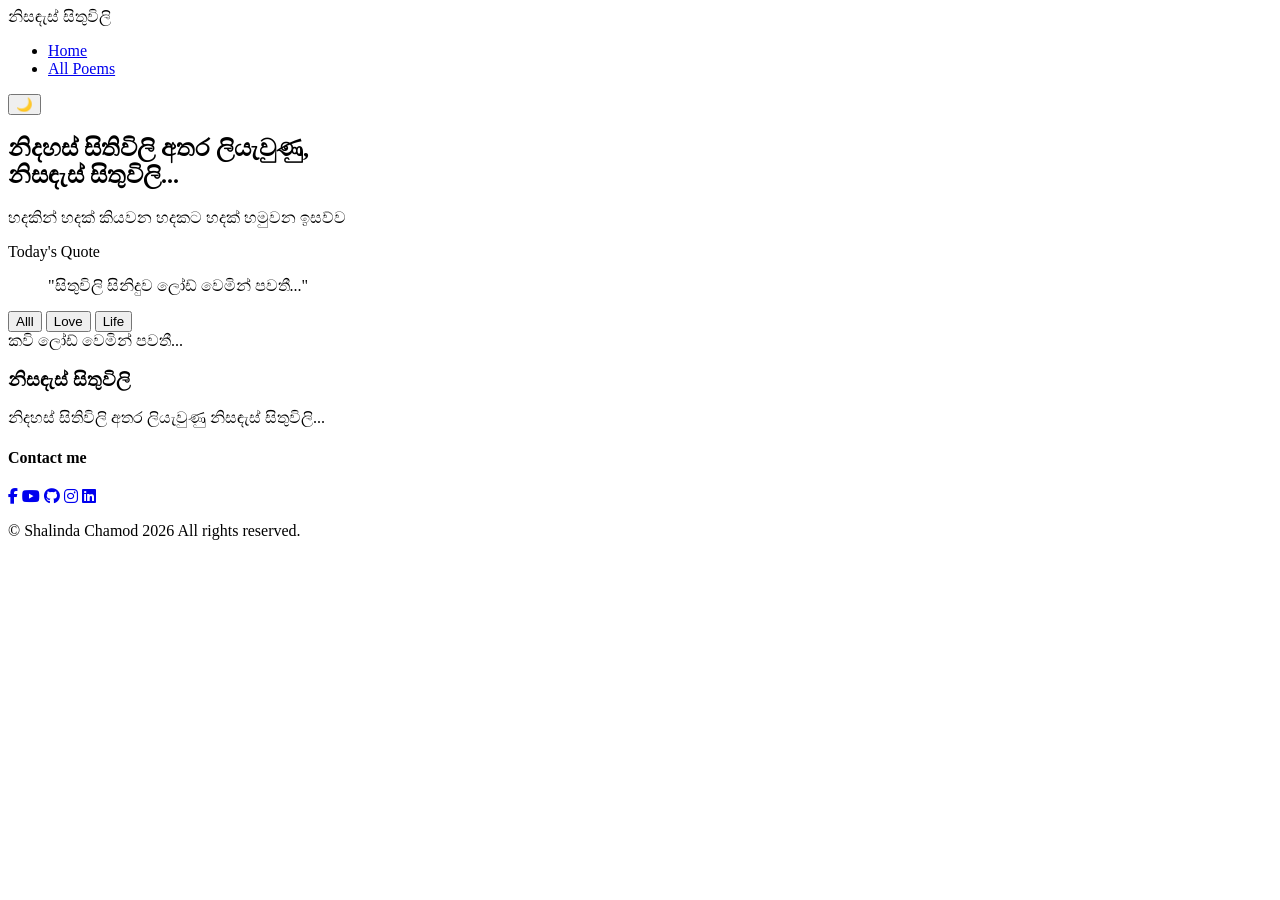
==== index.html @ 12645d17 "Add files via upload" ====
<!DOCTYPE html>
<html lang="si">
<head>
    <meta charset="UTF-8">
    <meta name="viewport" content="width=device-width, initial-scale=1.0">
    <title>නිසඳැස් සිතුවිලි</title>
    
    <!-- Google Fonts සබැඳිය (සිංහල අකුරු ලස්සනට පෙනීමට) -->
    <link rel="preconnect" href="https://fonts.googleapis.com">
    <link rel="preconnect" href="https://fonts.gstatic.com" crossorigin>
    <link href="https://fonts.googleapis.com/css2?family=Abhaya+Libre:wght@400;700&display=swap" rel="stylesheet">
    <link rel="stylesheet" href="https://cdnjs.cloudflare.com/ajax/libs/font-awesome/6.4.2/css/all.min.css">
    
    <!-- CSS ෆයිල් එක සම්බන්ධ කිරීම -->
    <link rel="stylesheet" href="css/style.css">
</head>
<body>

    <!-- ශීර්ෂකය (Header & Navigation) -->
    <header>
        <div class="logo">නිසඳැස් සිතුවිලි</div>
        <nav>
            <ul>
                <li><a href="index.html" class="active">Home</a></li>
                <li><a href="poemS.html">All Poems</a></li>
            </ul>
        </nav>
        <!-- Dark Mode Toggle බටන් එක (JS වලින් පාලනය කිරීමට) -->
        <button id="theme-toggle" class="toggle-btn">🌙</button>
    </header>

    <!-- ප්‍රධාන හඳුන්වාදීමේ කොටස (Hero Section) -->
    <section class="hero">
        <h1>නිදහස් සිතිවිලි අතර ලියැවුණු, <br><span>නිසඳැස් සිතුවිලි...</span></h1>
        <p>හදකින් හදක් කියවන හදකට හදක් හමුවන ඉසව්ව</p>

        <div class="daily-quote-container">
            <span class="quote-label">Today's Quote</span>
            <blockquote id="daily-quote">"සිතුවිලි සිනිදුව ලෝඩ් වෙමින් පවතී..."</blockquote>
        </div>
    </section>

    <!-- නිසඳැස් වර්ගීකරණය (Categories) -->
    <section class="categories">
        <button class="cat-btn active" onclick="filterPoems('all')" style="color: black;">Alll</button>
        <button class="cat-btn" onclick="filterPoems('love')">Love</button>
        <button class="cat-btn" onclick="filterPoems('life')">Life</button>
    </section>

    <!-- නිසඳැස් කවි දර්ශනය වන කොටස (Poem Container) -->
    <main class="poem-container" id="poem-display">
        <!-- JavaScript මඟින් කවි dynamic ලෙස මෙතැනට එකතු කරනු ලබයි -->
        <div class="loading">කවි ලෝඩ් වෙමින් පවතී...</div>
    </main>

    <!-- පාදකය (Footer) -->
    <footer>
    <div class="footer-container">
        <div class="footer-info">
            <h3 class="footer-logo">නිසඳැස් සිතුවිලි</h3>
            <p>නිදහස් සිතිවිලි අතර ලියැවුණු නිසඳැස් සිතුවිලි...</p>
        </div>
        
        <div class="footer-socials">
            <h4>Contact me</h4>
            <div class="social-icons-wrapper">
                <a href="https://web.facebook.com/shalinda.chamod.2025" target="_blank" class="ico-fb" title="Facebook"><i class="fab fa-facebook-f"></i></a>
                <a href="https://youtube.com" target="_blank" class="ico-yt" title="YouTube"><i class="fab fa-youtube"></i></a>
                <a href="https://github.com/shalindachamod" target="_blank" class="ico-gh" title="GitHub"><i class="fab fa-github"></i></a>
                <a href="https://instagram.com" target="_blank" class="ico-ig" title="Instagram"><i class="fab fa-instagram"></i></a>
                <a href="https://www.linkedin.com/in/shalinda-chamod-452a23385/" target="_blank" class="ico-in" title="LinkedIn"><i class="fa-brands fa-linkedin"></i></a>
            </div>
        </div>
    </div>
    
    <div class="footer-bottom">
        <p>&copy; Shalinda Chamod 2026  All rights reserved.</p>
    </div>
</footer>

    <!-- JavaScript ෆයිල් සම්බන්ධ කිරීම -->
    <script src="js/poems-data.js"></script>
    <script src="js/app.js"></script>
</body>
</body>
</html>
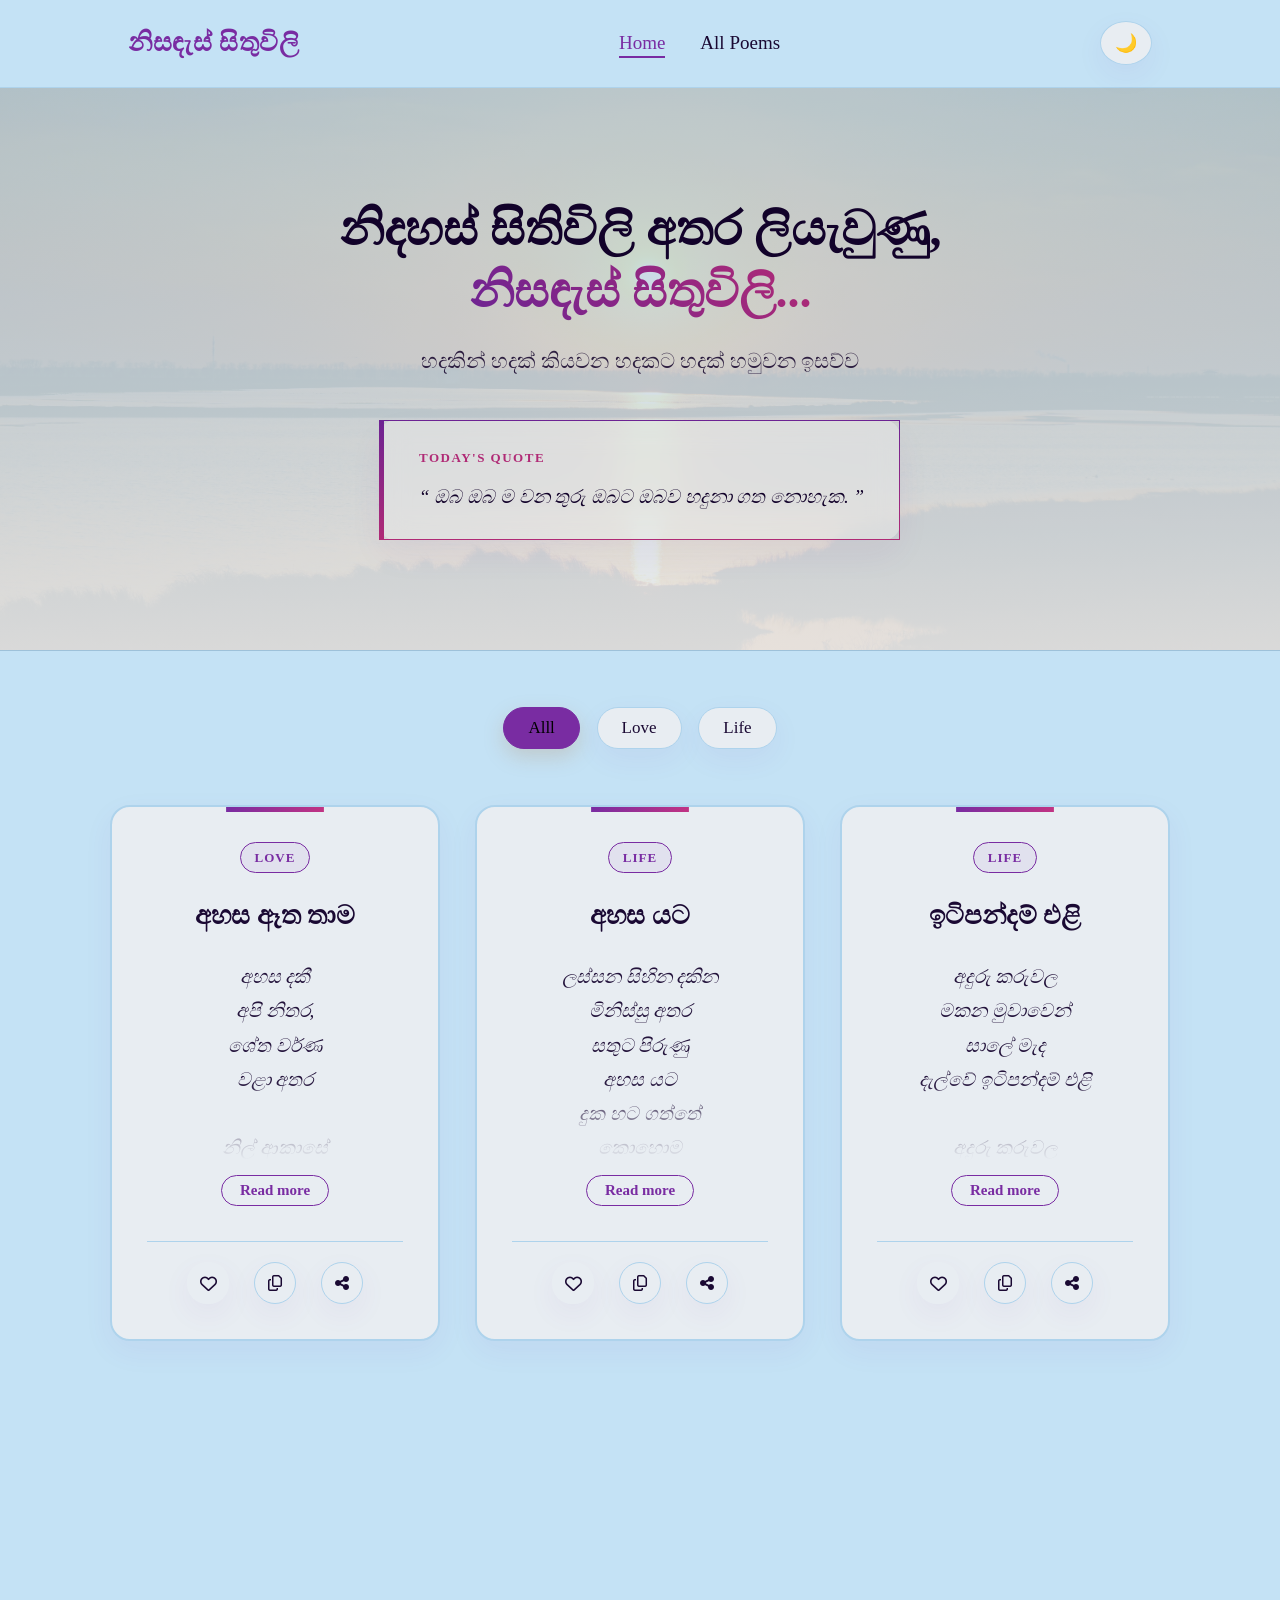
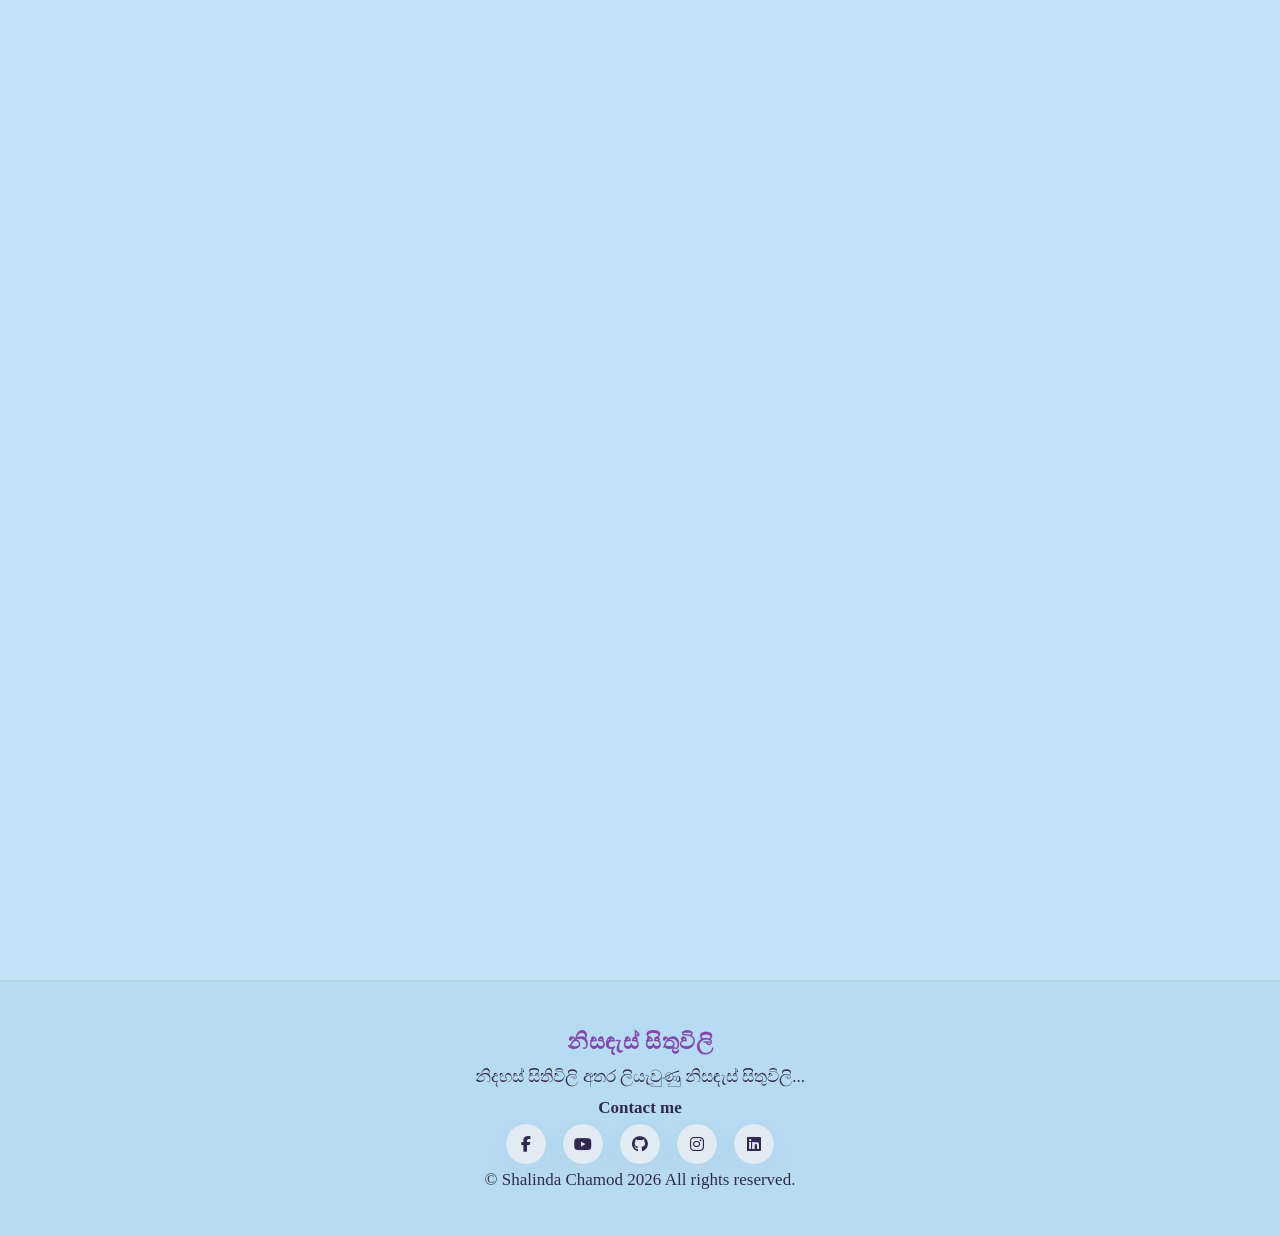
==== commit 687b9c0d: "Correct CSS file path and clean up HTML structure Fixed incorrect CSS file path and ensured proper H" ====
--- a/index.html
+++ b/index.html
@@ -12,7 +12,7 @@
     <link rel="stylesheet" href="https://cdnjs.cloudflare.com/ajax/libs/font-awesome/6.4.2/css/all.min.css">
     
     <!-- CSS ෆයිල් එක සම්බන්ධ කිරීම -->
-    <link rel="stylesheet" href="css/style.css">
+    <link rel="stylesheet" href="CSS/style.css">
 </head>
 <body>
 
@@ -83,4 +83,4 @@
     <script src="js/app.js"></script>
 </body>
 </body>
-</html>+</html>
--- a/CSS/style.css
+++ b/CSS/style.css
@@ -0,0 +1,931 @@
+/* =========================================================================
+   1. නූතන ප්‍රිමියම් වර්ණ සහ Variables සැකසීම (Modern Premium Minimalist)
+   ========================================================================= */
+/* =========================================================================
+   1. ශාලින්ද තෝරාගත් වර්ණ සංකලනය (Vibrant Modern Palette)
+   ========================================================================= */
+:root {
+    --bg-color: #C4E2F5;          /* 🩵 පසුබිමට ඔයා කියපු ලස්සන ලා නිල් පැහැය */
+    --text-color: #1a0933;        /* කියවන්න පහසු ඉතා තද දම්/කළු පැහැය */
+    
+    --accent-color: #792CA2;      /* 💜 ප්‍රධාන වර්ණය: ගැඹුරු දම් පැහැය (Logo/Active) */
+    --accent-hover: #C13383;      /* 🩷 මවුස් එක ගෙන යන විට මාරු වන තද රෝස පැහැය */
+    
+    --card-bg: #E8EDF2;           /* කවි කාඩ්පත් සඳහා පිරිසිදු සුදු පැහැය */
+    --card-shadow: 0 10px 30px rgba(121, 44, 162, 0.06); /* සියුම් දම් පැහැති සෙවනැල්ලක් */
+    --card-hover-shadow: 0 20px 40px rgba(193, 51, 131, 0.15); /* Hover වීමේදී රෝස පැහැති සෙවනැල්ල */
+    --border-color: #aed3ec;      /* පසුබිමට ගැළපෙන සියුම් දාර වර්ණය */
+    --hero-bg: #b5daf1;           /* Hero section එක සඳහා තවත් මෘදු නිල් පැහැයක් */
+    
+    /* 📸 Hero section එකේ පින්තූරය උඩින් වැටෙන Light mode overlay එක */
+    --hero-gradient-start: rgba(196, 226, 245, 0.82); 
+    --hero-gradient-end: rgba(255, 255, 255, 0.92);
+}
+
+/* Dark Mode සඳහා වර්ණ සංකලනය (මේ වර්ණ වලටම ගැළපෙන ලෙස සකසා ඇත) */
+body.dark-theme {
+    --bg-color: #0b0514;          /* ඉතාමත් ගැඹුරු තද දම්/කළු පසුබිම */
+    --text-color: #f3ebfa;        /* ලා දම්/සුදු පැහැති අකුරු */
+    
+    --accent-color: #ba82ea;      /* Dark mode එකේදී කැපී පෙනෙන ලා දම් පැහැය */
+    --accent-hover: #e56ea8;      /* ලා රෝස පැහැය */
+    
+    --card-bg: #150d22;           /* තද දම් පැහැති කාඩ්පත් */
+    --card-shadow: 0 10px 30px rgba(0, 0, 0, 0.5);
+    --card-hover-shadow: 0 20px 40px rgba(193, 51, 131, 0.1);
+    --border-color: #27163c;
+    --hero-bg: #0e061b;
+    
+    /* 📸 Hero section එකේ පින්තූරය උඩින් වැටෙන Dark mode overlay එක */
+    --hero-gradient-start: rgba(14, 6, 27, 0.85);   
+    --hero-gradient-end: rgba(11, 5, 20, 0.95);
+}
+/* =========================================================================
+   2. මූලික සැකසුම් සහ Animations (Global Styles)
+   ========================================================================= */
+* {
+    margin: 0;
+    padding: 0;
+    box-sizing: border-box;
+    /* හැම දේම සිනිදුව මාරු වීමට modern cubic-bezier transition එකක් */
+    transition: background-color 0.4s cubic-bezier(0.25, 0.8, 0.25, 1), 
+                color 0.4s cubic-bezier(0.25, 0.8, 0.25, 1), 
+                border-color 0.4s cubic-bezier(0.25, 0.8, 0.25, 1),
+                box-shadow 0.4s cubic-bezier(0.25, 0.8, 0.25, 1),
+                transform 0.4s cubic-bezier(0.25, 0.8, 0.25, 1);
+}
+
+body {
+    font-family: 'Abhaya Libre', serif;
+    background-color: var(--bg-color);
+    color: var(--text-color);
+    line-height: 1.8;
+    font-size: 19px;
+    overflow-x: hidden;
+    animation: fadeInPage 0.8s ease-in-out;
+}
+
+@keyframes fadeInPage {
+    from { opacity: 0; }
+    to { opacity: 1; }
+}
+
+a {
+    text-decoration: none;
+    color: inherit;
+}
+
+/* =========================================================================
+   3. ශීර්ෂකය (Header & Navigation)
+   ========================================================================= */
+header {
+    display: flex;
+    justify-content: space-between;
+    align-items: center;
+    padding: 20px 10%;
+    border-bottom: 1px solid var(--border-color);
+    background-color: var(--bg-color);
+    position: sticky;
+    top: 0;
+    z-index: 100;
+}
+
+.logo {
+    font-size: 26px;
+    font-weight: 700;
+    color: var(--accent-color);
+    letter-spacing: 0.5px;
+}
+
+nav ul {
+    display: flex;
+    list-style: none;
+    gap: 35px;
+}
+
+nav ul li a {
+    font-size: 19px;
+    font-weight: 400;
+    padding-bottom: 5px;
+    position: relative;
+}
+
+/* ලින්ක්ස් යටින් ඉරක් ඇදෙන ලස්සන ඇනිමේෂන් එක */
+nav ul li a::after {
+    content: '';
+    position: absolute;
+    width: 0;
+    height: 2px;
+    bottom: 0;
+    left: 0;
+    background-color: var(--accent-color);
+    transition: width 0.3s ease;
+}
+
+nav ul li a:hover::after, nav ul li a.active::after {
+    width: 100%;
+}
+
+nav ul li a:hover, nav ul li a.active {
+    color: var(--accent-color);
+}
+
+/* Dark mode බටන් එක රවුමට කැරකෙන එක */
+.toggle-btn {
+    background: var(--card-bg);
+    border: 1px solid var(--border-color);
+    padding: 10px 14px;
+    cursor: pointer;
+    border-radius: 50%;
+    font-size: 18px;
+    box-shadow: var(--card-shadow);
+    display: flex;
+    align-items: center;
+    justify-content: center;
+}
+
+.toggle-btn:hover {
+    transform: rotate(360deg) scale(1.1);
+    background-color: var(--hero-bg);
+}
+
+/* =========================================================================
+   4. ප්‍රධාන Hero Section (With Background Image Option)
+   ========================================================================= */
+.hero {
+    text-align: center;
+    padding: 110px 20px;
+    border-bottom: 1px solid var(--border-color);
+    position: relative;
+    
+    /* 📸 images ෆෝල්ඩර් එකේ hero-bg.jpg පින්තූරය ඇත්නම් එය ලෝඩ් වේ, නැතත් overlay වර්ණ වැඩ කරයි */
+    background-image:  linear-gradient(var(--hero-gradient-start), var(--hero-gradient-end)), url('../images/hero-bg.jpg');
+    background-size: cover;
+    background-position: center;
+    background-repeat: no-repeat;
+    filter: brightness(0.9) contrast(1.05);
+}
+
+.hero h1 {
+    font-size: 48px;
+    margin-bottom: 20px;
+    font-weight: 700;
+    line-height: 1.3;
+}
+
+.hero h1 span {
+    background: linear-gradient(45deg, #792CA2, #C13383);
+    -webkit-background-clip: text;
+    -webkit-text-fill-color: transparent;
+    display: inline-block;
+}
+
+.hero p {
+    font-size: 21px;
+    max-width: 650px;
+    margin: 0 auto;
+    opacity: 0.85;
+}
+
+/* =========================================================================
+   දිනපතා වැකිය සඳහා වන නවීන මෝස්තර (Premium Glassmorphism Quote)
+   ========================================================================= */
+.daily-quote-container {
+    margin-top: 40px;
+    padding: 25px 35px;
+    border-radius: 16px;
+    display: inline-block;
+    max-width: 650px;
+    text-align: left; /* කලාත්මක පෙනුම සඳහා වැකිය වම්පසට කර ඇත */
+    position: relative;
+    
+    /* 🔮 1. Glassmorphism Effect: මීදුම් වීදුරුවක් වැනි සුපිරි පසුබිම */
+    background: rgba(255, 255, 255, 0.45);
+    backdrop-filter: blur(14px);
+    -webkit-backdrop-filter: blur(14px);
+    
+    /* 💎 2. සිහින් සුදු දාරය (Glass Border) */
+    border: 1px solid rgba(255, 255, 255, 0.6);
+    
+    /* 🎨 3. Left Border Accent: වම් පැත්තේ දම් සහ රෝස Gradient ඉර */
+    border-left: 5px solid transparent;
+    border-image: linear-gradient(to bottom, #792CA2, #C13383) 1;
+    
+    /* සියුම් සෙවනැල්ල */
+    box-shadow: 0 15px 35px rgba(121, 44, 162, 0.05);
+    
+    /* ✨ පිටුවට එද්දී සිනිදුව පාවී මතුවන ඇනිමේෂන් එක */
+    animation: premiumQuoteAppear 1.2s cubic-bezier(0.165, 0.84, 0.44, 1) both;
+}
+
+/* Dark Mode එකේදී වීදුරු පසුබිම තද පැහැයට හැරීම */
+body.dark-theme .daily-quote-container {
+    background: rgba(21, 13, 34, 0.55);
+    border: 1px solid rgba(255, 255, 255, 0.07);
+    border-left: 5px solid transparent;
+    border-image: linear-gradient(to bottom, #ba82ea, #e56ea8) 1;
+    box-shadow: 0 15px 35px rgba(0, 0, 0, 0.3);
+}
+
+/* 🚀 වැකිය මතුවන ඇනිමේෂන් එක */
+@keyframes premiumQuoteAppear {
+    0% {
+        opacity: 0;
+        transform: translateY(20px) scale(0.98);
+    }
+    100% {
+        opacity: 1;
+        transform: translateY(0) scale(1);
+    }
+}
+
+/* උඩින් තියෙන පුංචි ලේබල් එක */
+.quote-label {
+    font-size: 13px;
+    font-weight: 700;
+    color: var(--accent-hover); /* රෝස පැහැය */
+    text-transform: uppercase;
+    letter-spacing: 1.5px;
+    display: flex;
+    align-items: center;
+    gap: 8px;
+    margin-bottom: 12px;
+}
+
+/* 📝 වැකිය ඇතුලත ඇති අකුරු (Typography & Neon Glow) */
+#daily-quote {
+    font-size: 19px;
+    font-style: italic;
+    font-weight: 400;
+    color: var(--text-color);
+    line-height: 1.7;
+    position: relative;
+    
+    /* 👁️ Glowing Typography: අකුරු වටා සියුම් නිශාචර ආලෝකයක් දීම */
+    text-shadow: 0 2px 10px rgba(121, 44, 162, 0.05);
+}
+
+/* Dark Mode එකේදී අකුරු වල දීප්තිය (Glow) වැඩි කිරීම */
+body.dark-theme #daily-quote {
+    text-shadow: 0 0 15px rgba(186, 130, 234, 0.2);
+}
+
+/* =========================================================================
+   5. වර්ගීකරණ සහ සෙවුම් අංශ (Categories & Search Header)
+   ========================================================================= */
+.categories, .page-header {
+    text-align: center;
+    padding: 50px 20px 20px 20px;
+}
+
+.page-header h1 {
+    font-size: 40px;
+    margin-bottom: 12px;
+}
+
+.page-header p {
+    opacity: 0.8;
+    margin-bottom: 20px;
+}
+
+.cat-btn {
+    background-color: var(--card-bg);
+    border: 1px solid var(--border-color);
+    color: var(--text-color);
+    padding: 10px 24px;
+    margin: 6px;
+    border-radius: 30px;
+    cursor: pointer;
+    font-family: 'Abhaya Libre', serif;
+    font-size: 17px;
+    box-shadow: var(--card-shadow);
+}
+
+.cat-btn:hover {
+    transform: translateY(-3px);
+    border-color: var(--accent-color);
+    color: var(--accent-color);
+}
+
+.cat-btn.active {
+    background-color: var(--accent-color);
+    color: #ffffff;
+    border-color: var(--accent-color);
+    box-shadow: 0 8px 20px rgba(179, 132, 89, 0.25);
+}
+
+body.dark-theme .cat-btn.active {
+    color: #0f0f11;
+    box-shadow: 0 8px 20px rgba(229, 184, 143, 0.25);
+}
+
+/* සර්ච් බාර් එක */
+.search-container {
+    margin-top: 10px;
+}
+
+.search-container input {
+    width: 100%;
+    max-width: 450px;
+    padding: 14px 24px;
+    border: 1px solid var(--border-color);
+    border-radius: 30px;
+    background-color: var(--card-bg);
+    color: var(--text-color);
+    font-family: 'Abhaya Libre', serif;
+    font-size: 17px;
+    outline: none;
+    box-shadow: var(--card-shadow);
+}
+
+.search-container input:focus {
+    border-color: var(--accent-color);
+    box-shadow: var(--card-hover-shadow);
+    transform: scale(1.02);
+}
+
+/* =========================================================================
+   6. කවි කාඩ්පත් සැලසුම සහ සජීවීකරණය (Poem Cards Grid)
+   ========================================================================= */
+.poem-container, .all-poems-grid {
+    max-width: 1100px;
+    margin: 0 auto;
+    padding: 30px 20px 60px 20px;
+    display: grid;
+    grid-template-columns: repeat(auto-fit, minmax(320px, 1fr));
+    gap: 35px;
+}
+
+/* =========================================================================
+   කවි කාඩ්පත් නව සැලසුම (Custom Vibrant Premium Poem Cards)
+   ========================================================================= */
+.poem-container, .all-poems-grid {
+    max-width: 1100px;
+    margin: 0 auto;
+    padding: 30px 20px 60px 20px;
+    display: grid;
+    grid-template-columns: repeat(auto-fit, minmax(320px, 1fr));
+    gap: 35px;
+    perspective: 1000px;
+    
+    /* 👇 මේ පේළිය අලුතින්ම එකතු කරන්න. එතකොට එක කාඩ් එකක් ලොකු වුණත් අනිත් කාඩ් ලයින් එකෙන් පිට පනින්නේ නැහැ */
+    align-items: start; 
+}
+
+
+/* =========================================================================
+   කවි කාඩ්පත් නව සැලසුම (Read More පහසුකම සහිතව)
+   ========================================================================= */
+.poem-card {
+    background-color: var(--card-bg);
+    border: 2px solid var(--border-color);
+    border-radius: 20px;
+    padding: 35px;
+    box-shadow: var(--card-shadow);
+    text-align: center;
+    position: relative;
+    z-index: 1;
+    
+    /* 📐 උස ස්වයංක්‍රීයව හැඩගැසීමට ඉඩ දී ඇත */
+    height: auto; 
+    display: flex;
+    flex-direction: column;
+    align-items: center;
+
+    animation: cardSmoothAppear 0.8s cubic-bezier(0.25, 1, 0.5, 1) both;
+}
+
+.poem-card:hover {
+    transform: translateY(-5px);
+    box-shadow: var(--card-hover-shadow);
+}
+
+/* 📜 කවිය මුලින් පේළි කිහිපයකට සීමා කරන කොටස */
+.poem-content-wrapper {
+    max-height: 200px; /* 👈 160px වෙනුවට 200px දාන්න. එතකොට 3වැනි කවියත් ලස්සනට කොටු වේවි */
+    overflow: hidden;
+    position: relative;
+    width: 100%;
+    margin-bottom: 15px;
+}
+/* කවිය මුලින් යටින් මඳක් මැකී යනවා වැනි (Fade out) පෙනුමක් දීමට */
+.poem-content-wrapper::after {
+    content: '';
+    position: absolute;
+    bottom: 0;
+    left: 0;
+    width: 100%;
+    height: 80px;
+    background: linear-gradient(transparent, var(--card-bg));
+    transition: opacity 0.3s ease;
+}
+
+.poem-content {
+    font-size: 19px;
+    white-space: pre-line;
+    font-style: italic;
+    opacity: 0.95;
+    margin: 0;
+}
+
+/* ❌ කාඩ්පත දිග හැරුණු පසු (Expanded) සිදුවන වෙනස්කම් */
+.poem-card.expanded .poem-content-wrapper {
+    max-height: 1000px; /* කවිය සම්පූර්ණයෙන් පෙනීමට උස වැඩි කිරීම */
+}
+
+.poem-card.expanded .poem-content-wrapper::after {
+    opacity: 0; /* කවිය දිග හැරුණු පසු මැකී යන පෙනුම ඉවත් කිරීම */
+    pointer-events: none;
+}
+
+/* =========================================================================
+   කවි කාඩ්පත් බටන් පද්ධතිය (Like, Copy, Share Menu)
+   ========================================================================= */
+.like-section {
+    width: 100%;
+    margin-top: auto;
+    border-top: 1px solid var(--border-color);
+    padding-top: 20px;
+    display: flex;
+    justify-content: center;
+    align-items: center;
+    gap: 25px; /* බටන් අතර පරතරය */
+}
+
+/* පොදු බටන් හැඩගැන්වීම */
+.action-btn {
+    background: var(--card-bg);
+    border: 1px solid var(--border-color);
+    color: var(--text-color);
+    width: 42px;
+    height: 42px;
+    border-radius: 50%;
+    cursor: pointer;
+    display: flex;
+    align-items: center;
+    justify-content: center;
+    font-size: 16px;
+    box-shadow: var(--card-shadow);
+    position: relative;
+}
+
+.action-btn:hover {
+    transform: translateY(-3px) scale(1.05);
+    border-color: var(--accent-color);
+    color: var(--accent-color);
+}
+
+/* ❤️ Like Button එක */
+.like-btn.liked {
+    color: #e74c3c;
+    border-color: #e74c3c;
+    animation: heartBeat 0.3s ease-in-out;
+}
+
+/* 🔗 Share Menu එක (B ක්‍රමය - Hover Logic) */
+.share-menu-container {
+    position: relative;
+    display: inline-block;
+}
+
+.share-options {
+    position: absolute;
+    bottom: 50px; /* බටන් එකට උඩින් මතුවීමට */
+    left: 50%;
+    transform: translateX(-50%) translateY(10px);
+    display: flex;
+    gap: 10px;
+    background-color: var(--card-bg);
+    border: 1px solid var(--border-color);
+    padding: 6px 10px;
+    border-radius: 20px;
+    box-shadow: 0 10px 25px rgba(0,0,0,0.15);
+    opacity: 0;
+    pointer-events: none; /* සාමාන්‍ය වෙලාවට click කල නොහැක */
+    transition: all 0.3s cubic-bezier(0.175, 0.885, 0.32, 1.275);
+}
+
+/* 🚀 Share බටන් එක උඩට මවුස් එක ගෙන ගිය විට WhatsApp/FB අයිකන මතුවීම */
+.share-menu-container:hover .share-options {
+    opacity: 1;
+    pointer-events: auto;
+    transform: translateX(-50%) translateY(0);
+}
+
+/* Share අයිකන වල මෝස්තර */
+.share-options a {
+    width: 34px;
+    height: 34px;
+    border-radius: 50%;
+    display: flex;
+    align-items: center;
+    justify-content: center;
+    font-size: 14px;
+    color: #ffffff;
+    transition: transform 0.2s ease;
+}
+
+.share-options a:hover {
+    transform: scale(1.15);
+}
+
+.share-whatsapp { background-color: #25D366; }
+.share-facebook { background-color: #1877F2; }
+
+/* 🔗 Read More බටන් එකේ මෝස්තරය (දම් සහ රෝස තේමාවට අනුව) */
+.read-more-btn {
+    background: none;
+    border: 1px solid var(--accent-color);
+    color: var(--accent-color);
+    font-family: 'Abhaya Libre', serif;
+    font-size: 15px;
+    font-weight: 700;
+    padding: 6px 18px;
+    border-radius: 20px;
+    cursor: pointer;
+    margin-bottom: 15px;
+}
+
+.read-more-btn:hover {
+    background-color: var(--accent-color);
+    color: #ffffff;
+    border-color: var(--accent-color);
+    transform: scale(1.05);
+}
+
+/* Like Section එක පහළටම තල්ලු කිරීම */
+.like-section {
+    width: 100%;
+    margin-top: auto;
+    border-top: 1px solid var(--border-color);
+    padding-top: 15px;
+}
+
+/* 🚀 1. පිටුව ලෝඩ් වෙද්දී කවි කාඩ්පත් මතුවන නව ඇනිමේෂන් එක */
+@keyframes cardSmoothAppear {
+    0% {
+        opacity: 0;
+        transform: translateY(50px) rotateX(-10deg);
+        filter: blur(5px); /* මුලින් මඳක් නොපැහැදිලිව තිබී මතුවීමට */
+    }
+    100% {
+        opacity: 1;
+        transform: translateY(0) rotateX(0);
+        filter: blur(0);
+    }
+}
+
+/* 🎨 2. මවුස් එක ගෙන යන විට (Hover) සිදුවන සුපිරි වෙනස්කම් */
+.poem-card:hover {
+    transform: translateY(-12px) scale(1.02); /* උඩට පාවී මඳක් ලොකු වීම */
+    border-color: var(--accent-hover); /* දාරය තද රෝස (#C13383) පැහැයට හැරීම */
+    
+    /* 🔮 ඔයාගේ දම් සහ රෝස වර්ණ එකතු කර සාදන ලද සුපිරි Neon Glow සෙවනැල්ල */
+    box-shadow: 0 20px 40px rgba(121, 44, 162, 0.15), 
+                0 0 25px rgba(193, 51, 131, 0.1); 
+}
+
+/* 🪄 3. කාඩ්පත ඇතුළතින් ලස්සන වර්ණ තීරුවක් (Top Border Accent) ඇතුළත් කිරීම */
+.poem-card::before {
+    content: '';
+    position: absolute;
+    top: 0;
+    left: 0;
+    width: 100%;
+    height: 5px;
+    background: linear-gradient(90deg, var(--accent-color), var(--accent-hover)); /* දම් සහ රෝස Gradient එකක් */
+    transition: transform 0.4s ease;
+    transform: scaleX(0.3); /* සාමාන්‍ය වෙලාවට කුඩාවට පවතී */
+    transform-origin: center;
+}
+
+.poem-card:hover::before {
+    transform: scaleX(1); /* Hover කළ විට මුළු කාඩ්පත පුරාම ඉර දිග හැරේ */
+}
+
+/* 📝 4. කාඩ්පත ඇතුළත තියෙන Tag එකේ වෙනස්කම් */
+.poem-tag {
+    font-size: 13px;
+    text-transform: uppercase;
+    color: var(--accent-color); /* දම් පැහැය */
+    background-color: rgba(121, 44, 162, 0.06); /* ඉතා ලා දම් පසුබිමක් */
+    letter-spacing: 1px;
+    margin-bottom: 22px;
+    display: inline-block;
+    border: 1px solid var(--accent-color);
+    padding: 4px 16px;
+    border-radius: 20px;
+    font-weight: 700;
+}
+
+.poem-card:hover .poem-tag {
+    background-color: var(--accent-hover); /* Hover කළ විට රෝස පැහැයට හැරේ */
+    color: #ffffff;
+    border-color: var(--accent-hover);
+}
+
+/* 🏷️ 5. මාතෘකාව (Title) Hover කිරීමේදී සිදුවන ඇනිමේෂන් එක */
+.poem-card h3 {
+    font-size: 26px;
+    margin-bottom: 20px;
+    font-weight: 700;
+    transition: color 0.3s ease;
+}
+
+.poem-card:hover h3 {
+    color: var(--accent-color); /* දම් පැහැයට හැරීම */
+}
+
+.poem-tag {
+    font-size: 13px;
+    text-transform: uppercase;
+    color: var(--accent-color);
+    letter-spacing: 1px;
+    margin-bottom: 20px;
+    display: inline-block;
+    border: 1px solid var(--accent-color);
+    padding: 3px 14px;
+    border-radius: 20px;
+    font-weight: 700;
+}
+
+.poem-card h3 {
+    font-size: 26px;
+    margin-bottom: 20px;
+    font-weight: 700;
+}
+
+.poem-content {
+    font-size: 19px;
+    white-space: pre-line; 
+    margin-bottom: 25px;
+    font-style: italic;
+    opacity: 0.95;
+}
+
+/* මනාප (Like) බොත්තම */
+.like-section {
+    margin-top: 20px;
+    border-top: 1px solid var(--border-color);
+    padding-top: 20px;
+}
+
+.like-btn {
+    background: none;
+    border: none;
+    cursor: pointer;
+    font-size: 17px;
+    color: var(--text-color);
+    font-family: 'Abhaya Libre', serif;
+    padding: 6px 16px;
+    border-radius: 20px;
+}
+
+.like-btn:hover {
+    background-color: var(--hero-bg);
+    transform: scale(1.05);
+}
+
+.like-btn.liked {
+    color: #e74c3c;
+    font-weight: bold;
+    animation: heartBeat 0.3s ease-in-out;
+}
+
+@keyframes heartBeat {
+    0% { transform: scale(1); }
+    50% { transform: scale(1.25); }
+    100% { transform: scale(1); }
+}
+
+/* =========================================================================
+   7. මා ගැන පිටුව (About Page Styles)
+   ========================================================================= */
+.about-container {
+    max-width: 950px;
+    margin: 60px auto;
+    padding: 0 20px;
+}
+
+.about-wrapper {
+    display: flex;
+    gap: 60px;
+    align-items: center;
+    background-color: var(--card-bg);
+    border: 1px solid var(--border-color);
+    padding: 50px;
+    border-radius: 20px;
+    box-shadow: var(--card-shadow);
+}
+
+.about-image-section {
+    flex: 1;
+    text-align: center;
+    border-right: 1px solid var(--border-color);
+    padding-right: 50px;
+}
+
+.profile-img {
+    width: 190px;
+    height: 190px;
+    border-radius: 50%;
+    object-fit: cover;
+    border: 4px solid var(--accent-color);
+    margin-bottom: 20px;
+    box-shadow: var(--card-shadow);
+}
+
+.profile-img:hover {
+    transform: scale(1.03);
+}
+
+.about-image-section h2 {
+    font-size: 28px;
+    margin-bottom: 6px;
+}
+
+.subtitle {
+    font-size: 16px;
+    opacity: 0.7;
+    font-style: italic;
+}
+
+.about-text-section {
+    flex: 2;
+}
+
+.about-text-section h3 {
+    font-size: 32px;
+    color: var(--accent-color);
+    margin-bottom: 20px;
+}
+
+.about-text-section p {
+    font-size: 19px;
+    margin-bottom: 20px;
+    text-align: justify;
+    opacity: 0.9;
+}
+
+.social-links {
+    margin-top: 30px;
+}
+
+.social-links h4 {
+    font-size: 17px;
+    margin-bottom: 12px;
+    opacity: 0.8;
+}
+
+.social-btn {
+    display: inline-block;
+    padding: 8px 20px;
+    border: 1px solid var(--accent-color);
+    color: var(--accent-color);
+    border-radius: 20px;
+    font-size: 15px;
+    margin-right: 12px;
+}
+
+.social-btn:hover {
+    background-color: var(--accent-color);
+    color: #ffffff;
+    transform: translateY(-3px);
+    box-shadow: 0 6px 15px rgba(179, 132, 89, 0.2);
+}
+
+body.dark-theme .social-btn:hover {
+    color: #0f0f11;
+}
+
+/* Loading සහ හිස් අවස්ථා */
+.loading, .no-poems {
+    grid-column: 1 / -1;
+    text-align: center;
+    padding: 50px;
+    opacity: 0.7;
+    font-size: 20px;
+}
+
+/* =========================================================================
+   8. පාදකය (Footer)
+   ========================================================================= */
+footer {
+    text-align: center;
+    padding: 40px 20px;
+    margin-top: 80px;
+    border-top: 1px solid var(--border-color);
+    font-size: 17px;
+    opacity: 0.85;
+    background-color: var(--hero-bg);
+}
+
+/* =========================================================================
+   9. ජංගම දුරකථන සඳහා හැඩගැස්වීම (Responsive Design)
+   ========================================================================= */
+@media (max-width: 768px) {
+    header {
+        flex-direction: column;
+        gap: 20px;
+        padding: 20px;
+    }
+    
+    nav ul {
+        gap: 25px;
+    }
+    
+    .hero h1 {
+        font-size: 36px;
+    }
+    
+    .about-wrapper {
+        flex-direction: column;
+        padding: 30px;
+        gap: 40px;
+    }
+    
+    .about-image-section {
+        border-right: none;
+        padding-right: 0;
+        border-bottom: 1px solid var(--border-color);
+        padding-bottom: 30px;
+        width: 100%;
+    }
+    
+    .poem-container, .all-poems-grid {
+        grid-template-columns: 1fr;
+    }
+}
+
+/* =========================================================================
+   8. නවීන සහ ආකර්ෂණීය පාදකය (Modern Premium Footer)
+   ========================================================================= */
+/* =========================================================================
+   8. සරල සහ නිවැරදි කළ පාදකය (Compact Centered Footer)
+   ========================================================================= */
+footer {
+    background-color: var(--hero-bg); /* මෘදු පසුබිම් වර්ණය */
+    border-top: 2px solid var(--border-color);
+    padding: 40px 20px; /* උස සහ හිස්තැන් සැලකිය යුතු ලෙස අඩු කර ඇත */
+    margin-top: 80px;
+    text-align: center; /* හැමදේම මැදට කිරීමට */
+}
+
+.footer-compact-content {
+    max-width: 600px;
+    margin: 0 auto;
+    display: flex;
+    flex-direction: column;
+    align-items: center;
+    gap: 20px; /* අයිතම අතර පරතරය ඉතාමත් පිළිවෙළකට සකසා ඇත */
+}
+
+.footer-logo {
+    font-size: 22px;
+    font-weight: 700;
+    color: var(--accent-color);
+    margin: 0;
+    letter-spacing: 0.5px;
+}
+
+/* 🌐 අයිකන ටික ලස්සනට මැදින් තැබීම */
+.social-icons-wrapper {
+    display: flex;
+    gap: 15px;
+    justify-content: center;
+}
+
+.social-icons-wrapper a {
+    width: 42px;
+    height: 42px;
+    background-color: var(--card-bg);
+    border: 1px solid var(--border-color);
+    color: var(--text-color);
+    border-radius: 50%;
+    display: flex;
+    align-items: center;
+    justify-content: center;
+    font-size: 16px;
+    box-shadow: var(--card-shadow);
+    transition: all 0.3s cubic-bezier(0.175, 0.885, 0.32, 1.275);
+}
+
+/* 🚀 Hover Animations (කලින් තිබූ ලස්සන සිනිදු ඇනිමේෂන් එකම වේ) */
+.social-icons-wrapper a:hover {
+    transform: translateY(-4px) scale(1.08);
+    color: #ffffff;
+    box-shadow: 0 8px 15px rgba(121, 44, 162, 0.12);
+}
+
+.social-icons-wrapper a.ico-fb:hover { background-color: #3b5998; border-color: #3b5998; }
+.social-icons-wrapper a.ico-yt:hover { background-color: #cd201f; border-color: #cd201f; }
+.social-icons-wrapper a.ico-gh:hover { background-color: var(--accent-color); border-color: var(--accent-color); }
+.social-icons-wrapper a.ico-ig:hover { background: linear-gradient(45deg, #f09433 0%, #e6683c 25%, #dc2743 50%, #cc2366 75%, #bc1888 100%); border-color: #dc2743; }
+.social-icons-wrapper a.ico-in:hover { background-color: #3b5998; border-color: #3b5998; }
+
+/* කොපිරයිට් වැකිය */
+.footer-credits {
+    font-size: 15px;
+    opacity: 0.75;
+    margin: 0;
+}
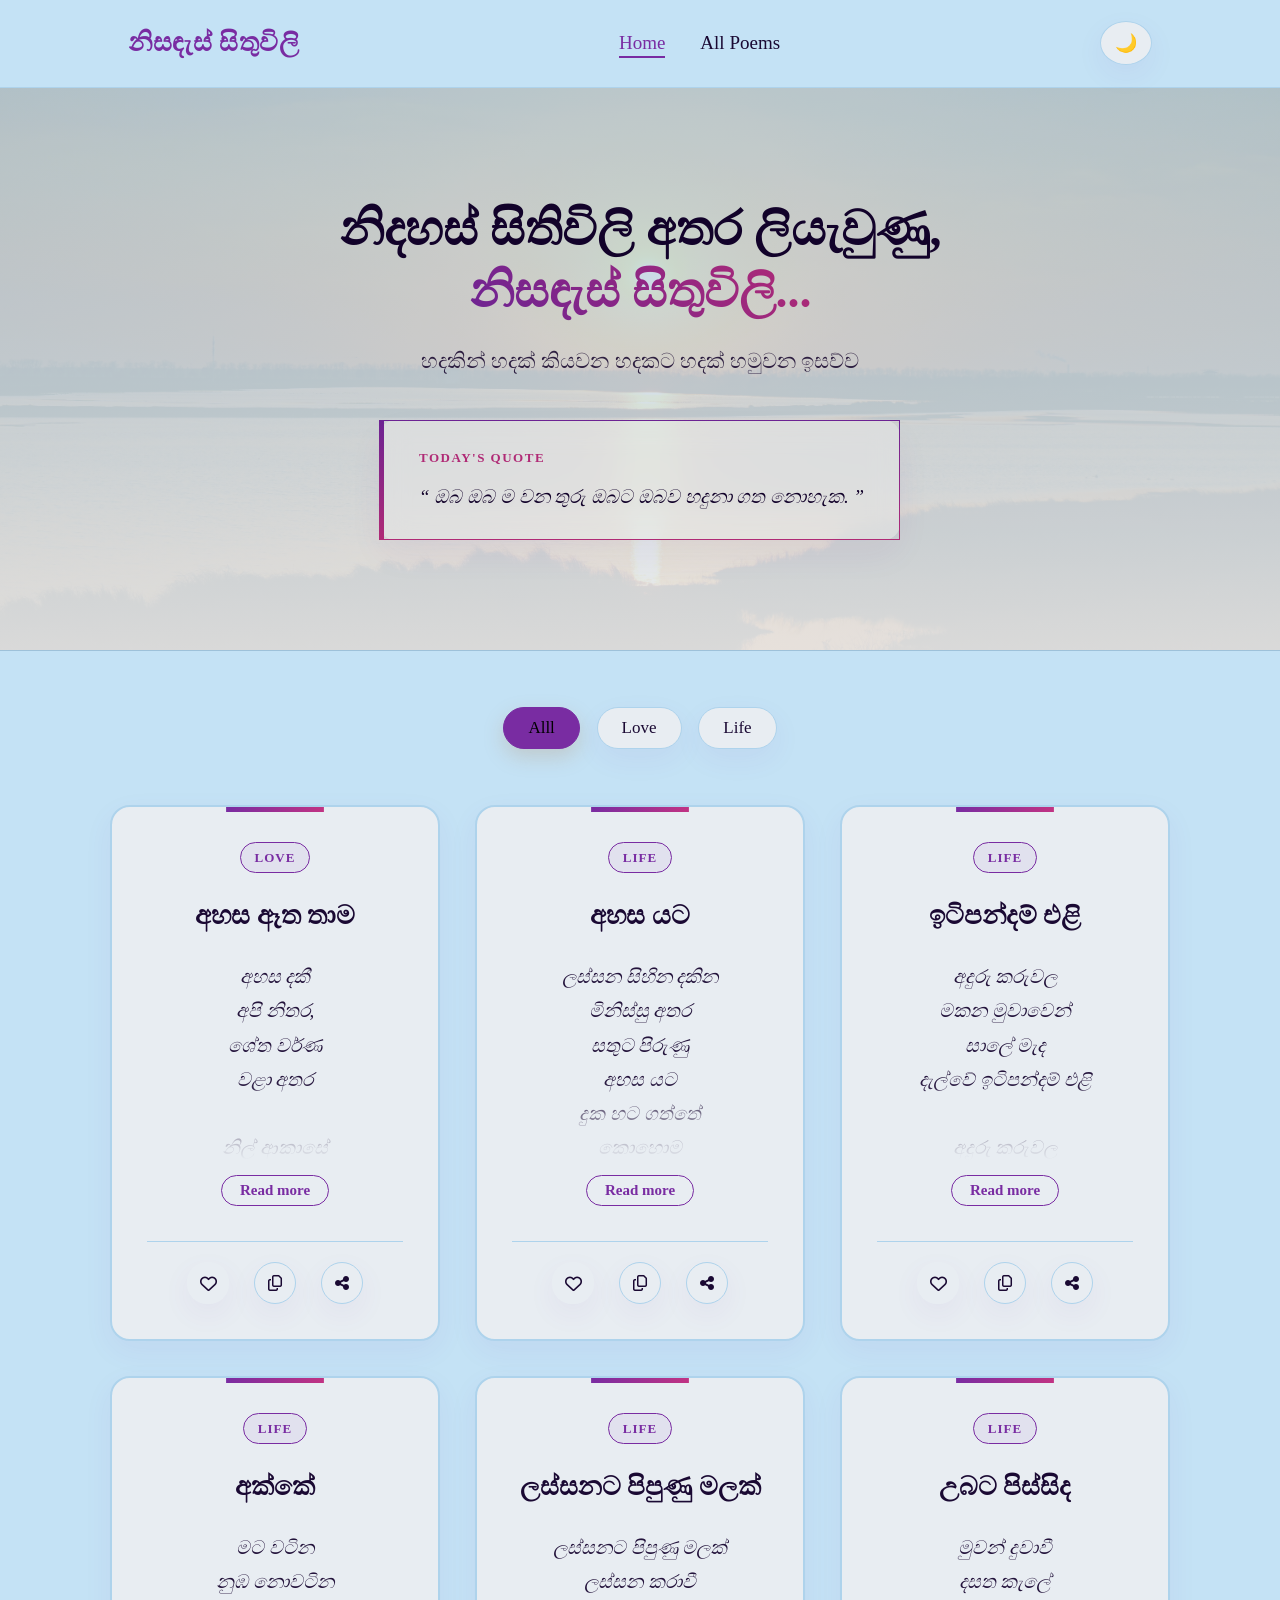
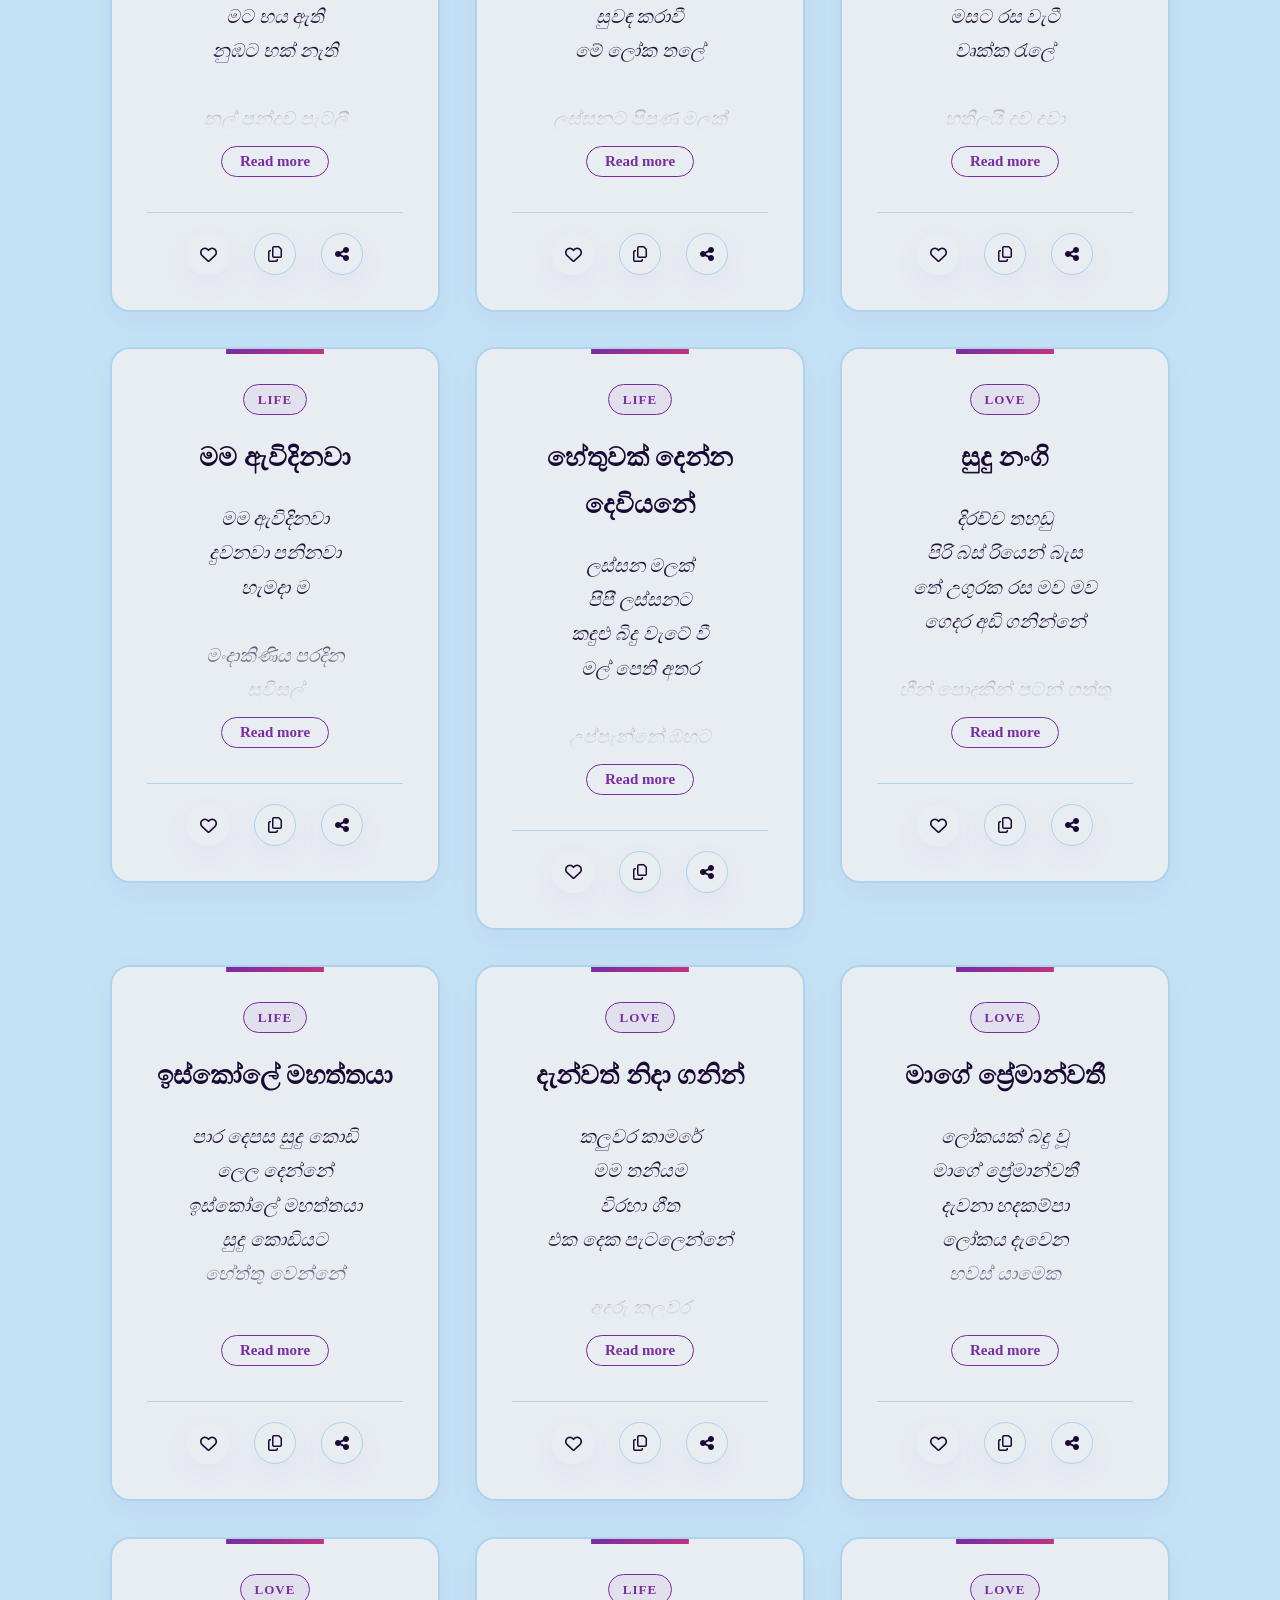
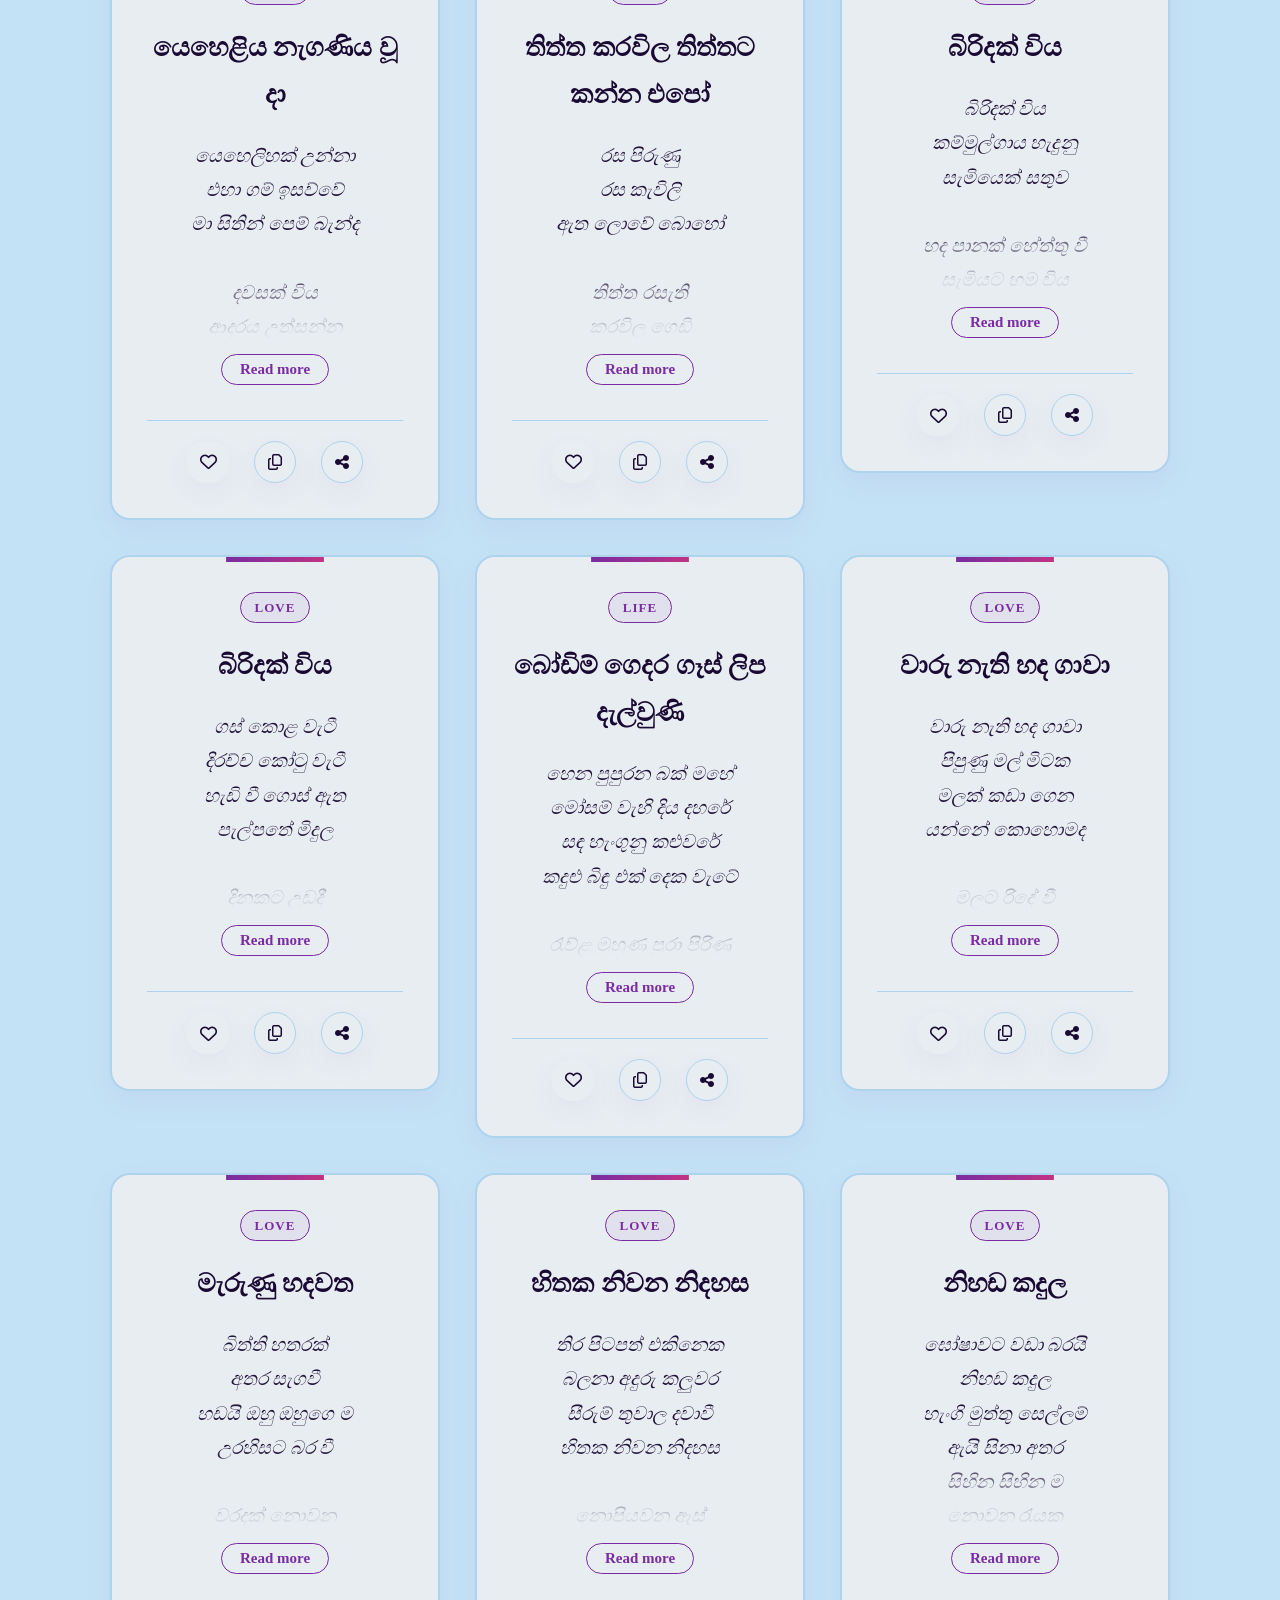
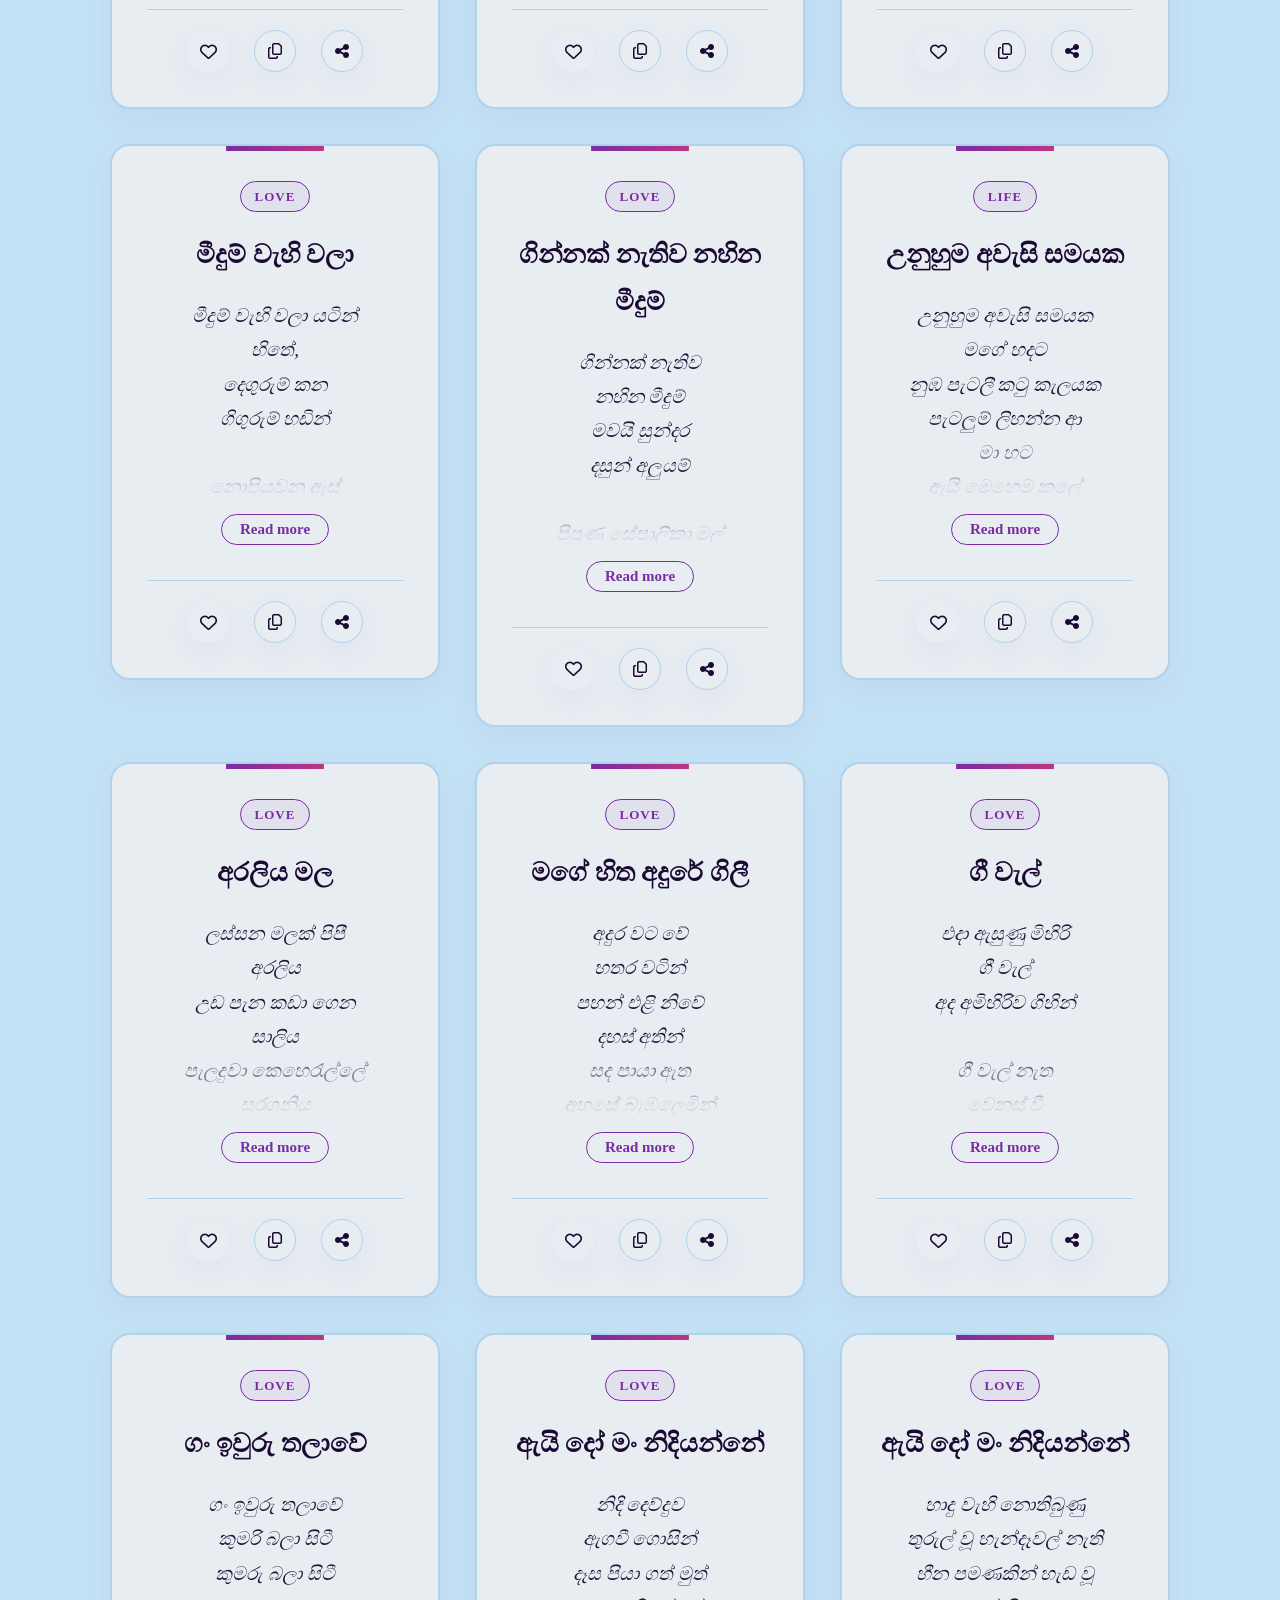
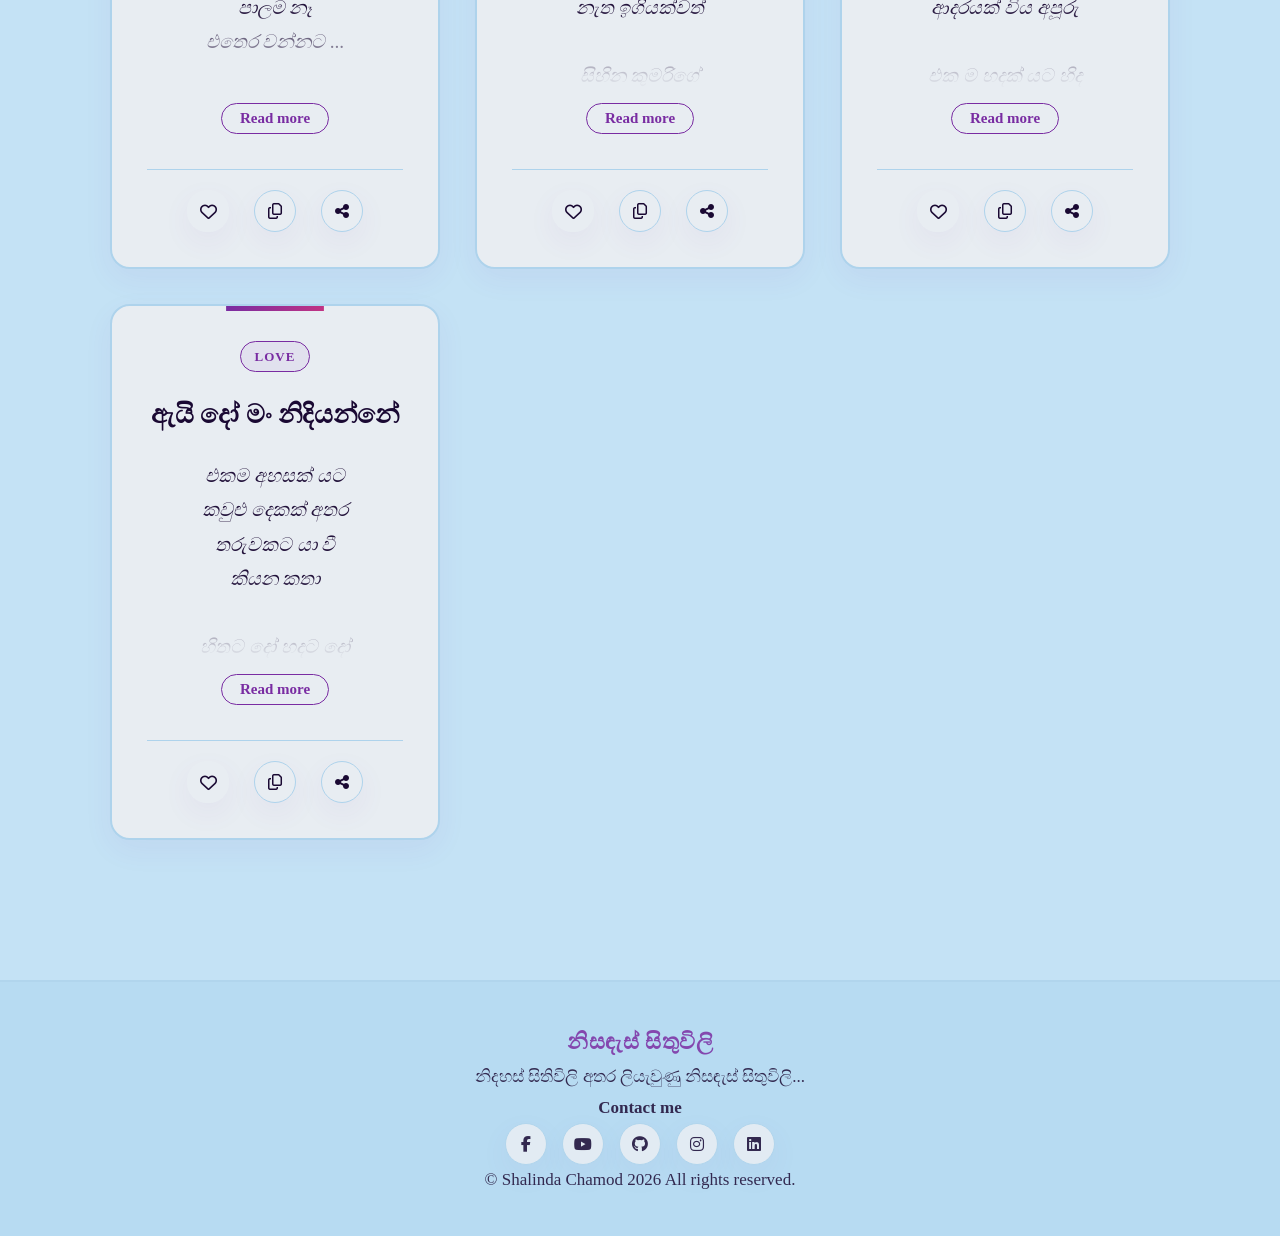
==== commit 608f9a1e: "Fix HTML structure and update links" ====
--- a/index.html
+++ b/index.html
@@ -22,7 +22,7 @@
         <nav>
             <ul>
                 <li><a href="index.html" class="active">Home</a></li>
-                <li><a href="poemS.html">All Poems</a></li>
+                <li><a href="poems.html">All Poems</a></li>
             </ul>
         </nav>
         <!-- Dark Mode Toggle බටන් එක (JS වලින් පාලනය කිරීමට) -->
